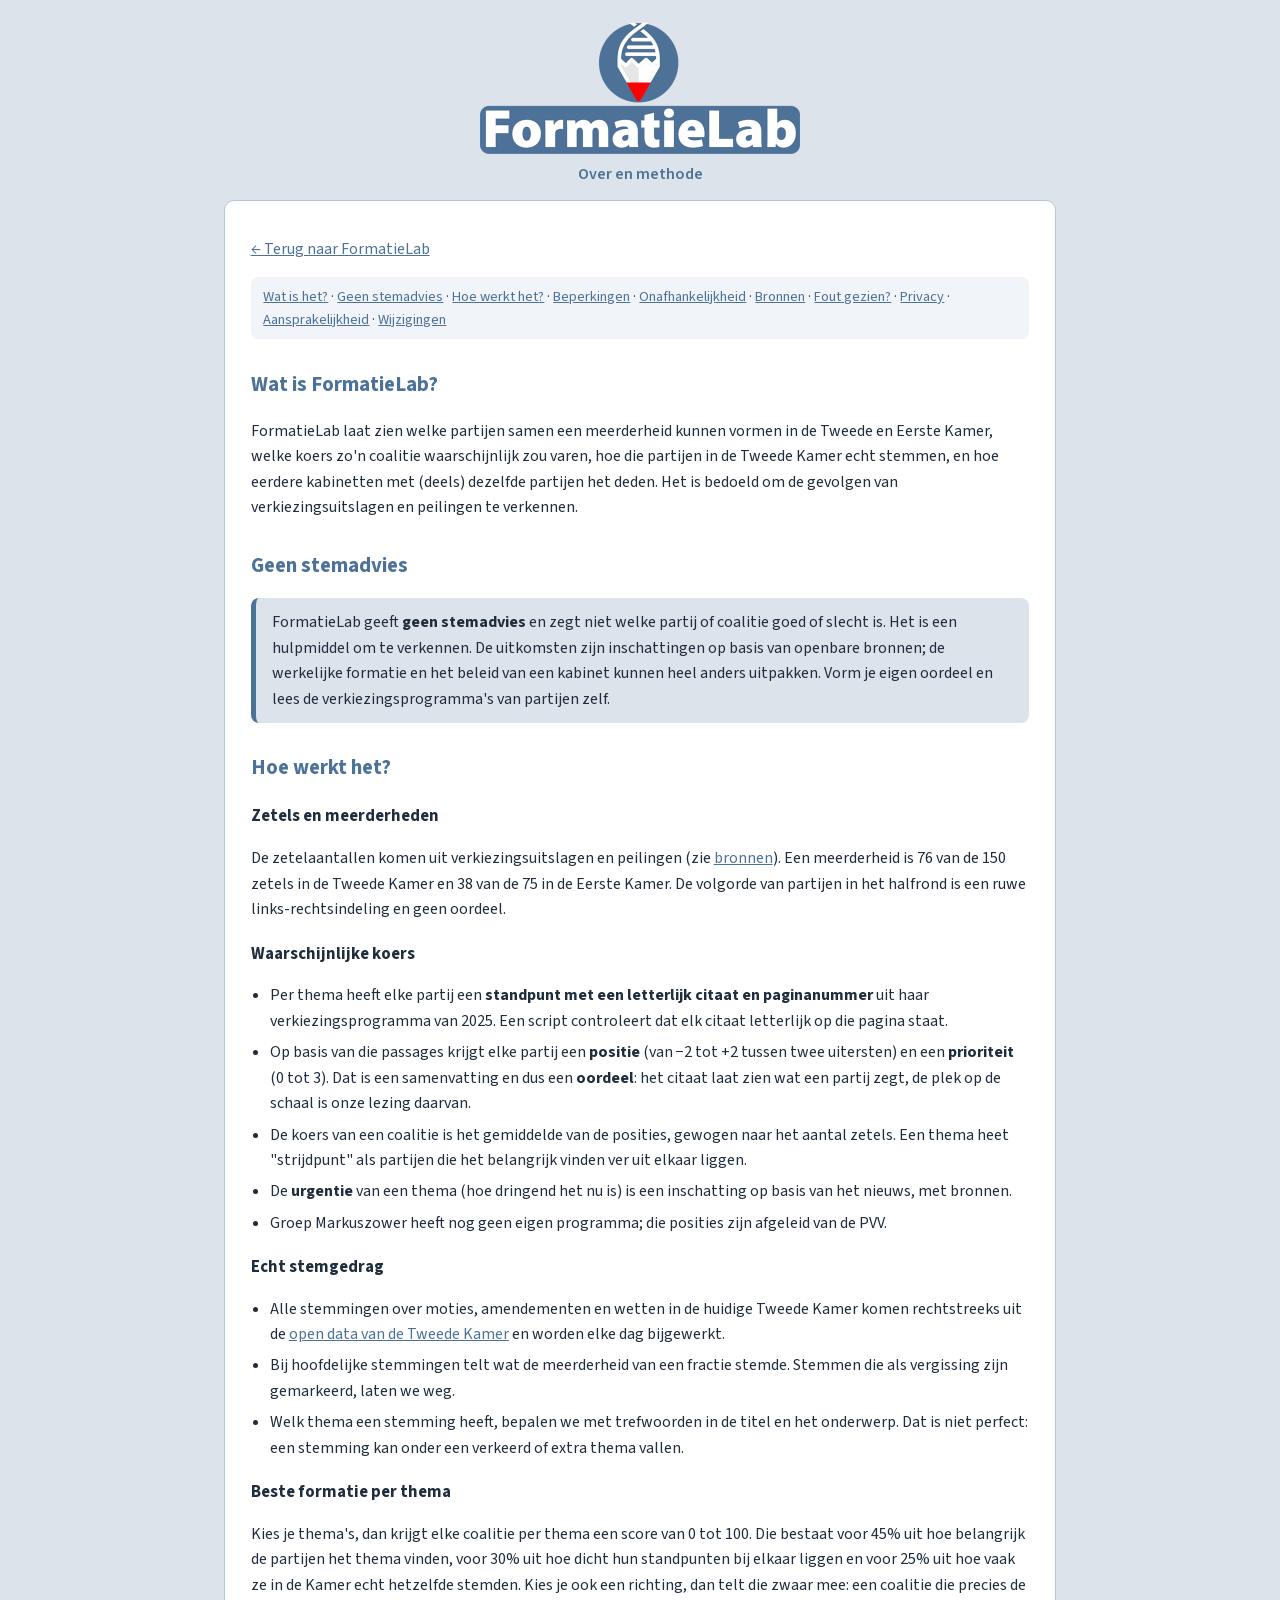
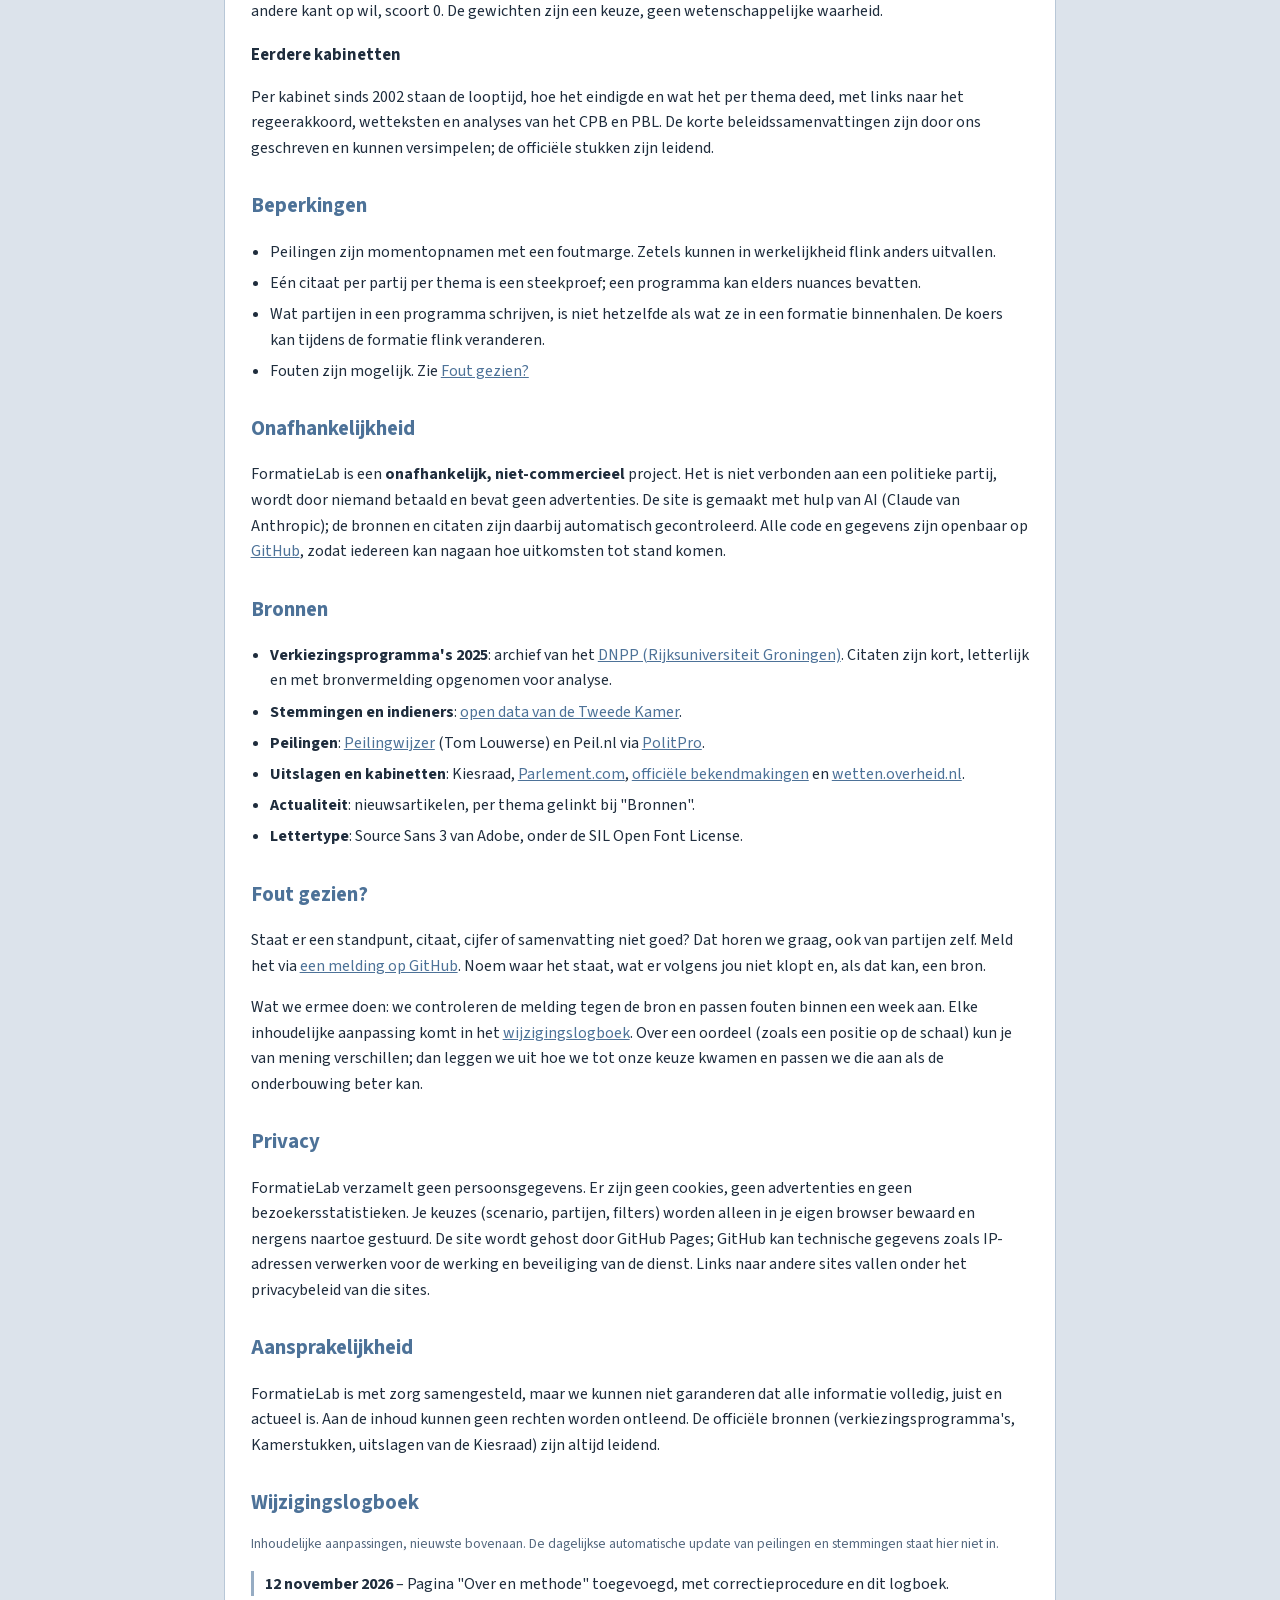
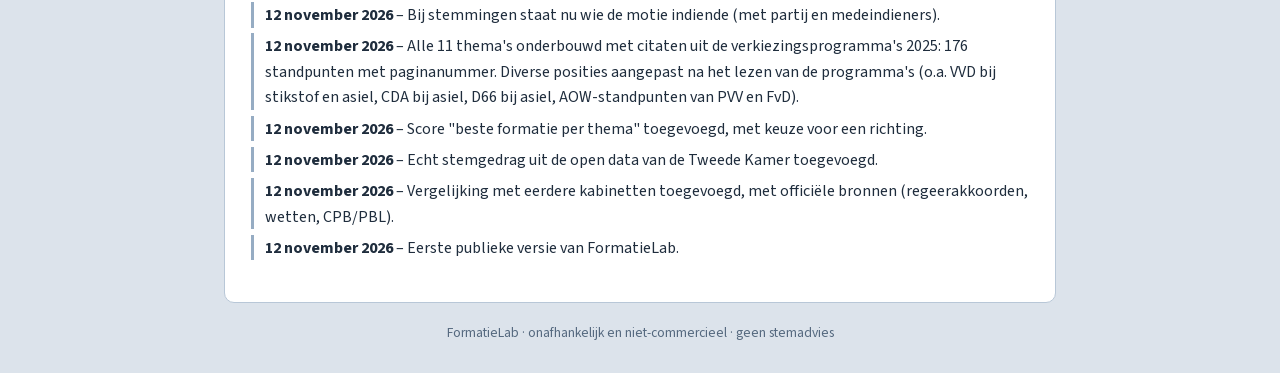
==== over.html @ c5d77e40 "Pagina Over en methode: geen stemadvies, methode, bronnen, correcties, privacy, logboek Co-Authored-" ====
<!DOCTYPE html>
<html lang="nl">
<head>
  <meta charset="utf-8">
  <meta name="viewport" content="width=device-width, initial-scale=1">
  <title>Over en methode – FormatieLab</title>
  <meta name="description" content="Hoe FormatieLab werkt: bronnen, rekenwijze, beperkingen, onafhankelijkheid en hoe je een fout meldt.">
  <link rel="icon" type="image/png" sizes="32x32" href="img/favicon-32.png">
  <link rel="apple-touch-icon" href="img/icoon-192.png">
  <link rel="stylesheet" href="style.css">
</head>
<body class="tekstpagina">
  <header class="kop">
    <h1><a href="./" title="Terug naar FormatieLab"><img src="img/logo.png" alt="FormatieLab" class="logo" width="640" height="266"></a></h1>
    <p class="sub">Over en methode</p>
  </header>

  <main class="tekst paneel">
    <p><a href="./">← Terug naar FormatieLab</a></p>

    <nav class="inhoud" aria-label="Inhoud">
      <a href="#wat">Wat is het?</a> · <a href="#stemadvies">Geen stemadvies</a> · <a href="#methode">Hoe werkt het?</a> ·
      <a href="#beperkingen">Beperkingen</a> · <a href="#onafhankelijk">Onafhankelijkheid</a> · <a href="#bronnen">Bronnen</a> ·
      <a href="#fout">Fout gezien?</a> · <a href="#privacy">Privacy</a> · <a href="#aansprakelijkheid">Aansprakelijkheid</a> ·
      <a href="#wijzigingen">Wijzigingen</a>
    </nav>

    <h2 id="wat">Wat is FormatieLab?</h2>
    <p>FormatieLab laat zien welke partijen samen een meerderheid kunnen vormen in de Tweede en Eerste Kamer, welke koers zo'n
      coalitie waarschijnlijk zou varen, hoe die partijen in de Tweede Kamer echt stemmen, en hoe eerdere kabinetten met
      (deels) dezelfde partijen het deden. Het is bedoeld om de gevolgen van verkiezingsuitslagen en peilingen te verkennen.</p>

    <h2 id="stemadvies">Geen stemadvies</h2>
    <p class="nadruk">FormatieLab geeft <strong>geen stemadvies</strong> en zegt niet welke partij of coalitie goed of slecht is.
      Het is een hulpmiddel om te verkennen. De uitkomsten zijn inschattingen op basis van openbare bronnen; de werkelijke
      formatie en het beleid van een kabinet kunnen heel anders uitpakken. Vorm je eigen oordeel en lees de
      verkiezingsprogramma's van partijen zelf.</p>

    <h2 id="methode">Hoe werkt het?</h2>
    <h3>Zetels en meerderheden</h3>
    <p>De zetelaantallen komen uit verkiezingsuitslagen en peilingen (zie <a href="#bronnen">bronnen</a>). Een meerderheid is
      76 van de 150 zetels in de Tweede Kamer en 38 van de 75 in de Eerste Kamer. De volgorde van partijen in het halfrond is
      een ruwe links-rechtsindeling en geen oordeel.</p>

    <h3>Waarschijnlijke koers</h3>
    <ul>
      <li>Per thema heeft elke partij een <strong>standpunt met een letterlijk citaat en paginanummer</strong> uit haar
        verkiezingsprogramma van 2025. Een script controleert dat elk citaat letterlijk op die pagina staat.</li>
      <li>Op basis van die passages krijgt elke partij een <strong>positie</strong> (van −2 tot +2 tussen twee uitersten) en een
        <strong>prioriteit</strong> (0 tot 3). Dat is een samenvatting en dus een <strong>oordeel</strong>: het citaat laat zien
        wat een partij zegt, de plek op de schaal is onze lezing daarvan.</li>
      <li>De koers van een coalitie is het gemiddelde van de posities, gewogen naar het aantal zetels. Een thema heet
        "strijdpunt" als partijen die het belangrijk vinden ver uit elkaar liggen.</li>
      <li>De <strong>urgentie</strong> van een thema (hoe dringend het nu is) is een inschatting op basis van het nieuws, met
        bronnen.</li>
      <li>Groep Markuszower heeft nog geen eigen programma; die posities zijn afgeleid van de PVV.</li>
    </ul>

    <h3>Echt stemgedrag</h3>
    <ul>
      <li>Alle stemmingen over moties, amendementen en wetten in de huidige Tweede Kamer komen rechtstreeks uit de
        <a href="https://opendata.tweedekamer.nl" target="_blank" rel="noopener noreferrer">open data van de Tweede Kamer</a>
        en worden elke dag bijgewerkt.</li>
      <li>Bij hoofdelijke stemmingen telt wat de meerderheid van een fractie stemde. Stemmen die als vergissing zijn
        gemarkeerd, laten we weg.</li>
      <li>Welk thema een stemming heeft, bepalen we met trefwoorden in de titel en het onderwerp. Dat is niet perfect: een
        stemming kan onder een verkeerd of extra thema vallen.</li>
    </ul>

    <h3>Beste formatie per thema</h3>
    <p>Kies je thema's, dan krijgt elke coalitie per thema een score van 0 tot 100. Die bestaat voor 45% uit hoe belangrijk
      de partijen het thema vinden, voor 30% uit hoe dicht hun standpunten bij elkaar liggen en voor 25% uit hoe vaak ze in de
      Kamer echt hetzelfde stemden. Kies je ook een richting, dan telt die zwaar mee: een coalitie die precies de andere kant
      op wil, scoort 0. De gewichten zijn een keuze, geen wetenschappelijke waarheid.</p>

    <h3>Eerdere kabinetten</h3>
    <p>Per kabinet sinds 2002 staan de looptijd, hoe het eindigde en wat het per thema deed, met links naar het
      regeerakkoord, wetteksten en analyses van het CPB en PBL. De korte beleidssamenvattingen zijn door ons geschreven en
      kunnen versimpelen; de officiële stukken zijn leidend.</p>

    <h2 id="beperkingen">Beperkingen</h2>
    <ul>
      <li>Peilingen zijn momentopnamen met een foutmarge. Zetels kunnen in werkelijkheid flink anders uitvallen.</li>
      <li>Eén citaat per partij per thema is een steekproef; een programma kan elders nuances bevatten.</li>
      <li>Wat partijen in een programma schrijven, is niet hetzelfde als wat ze in een formatie binnenhalen. De koers kan
        tijdens de formatie flink veranderen.</li>
      <li>Fouten zijn mogelijk. Zie <a href="#fout">Fout gezien?</a></li>
    </ul>

    <h2 id="onafhankelijk">Onafhankelijkheid</h2>
    <p>FormatieLab is een <strong>onafhankelijk, niet-commercieel</strong> project. Het is niet verbonden aan een politieke
      partij, wordt door niemand betaald en bevat geen advertenties. De site is gemaakt met hulp van AI (Claude van
      Anthropic); de bronnen en citaten zijn daarbij automatisch gecontroleerd. Alle code en gegevens zijn openbaar op
      <a href="https://github.com/AprotonGuy/Formatielab" target="_blank" rel="noopener noreferrer">GitHub</a>, zodat iedereen
      kan nagaan hoe uitkomsten tot stand komen.</p>

    <h2 id="bronnen">Bronnen</h2>
    <ul>
      <li><strong>Verkiezingsprogramma's 2025</strong>: archief van het
        <a href="https://www.rug.nl/research/dnpp/verkiezingen/tweede-kamer/tk-verkiezingen-2025" target="_blank" rel="noopener noreferrer">DNPP (Rijksuniversiteit Groningen)</a>.
        Citaten zijn kort, letterlijk en met bronvermelding opgenomen voor analyse.</li>
      <li><strong>Stemmingen en indieners</strong>: <a href="https://opendata.tweedekamer.nl" target="_blank" rel="noopener noreferrer">open data van de Tweede Kamer</a>.</li>
      <li><strong>Peilingen</strong>: <a href="https://peilingwijzer.tomlouwerse.nl/" target="_blank" rel="noopener noreferrer">Peilingwijzer</a>
        (Tom Louwerse) en Peil.nl via <a href="https://politpro.eu/nl/nederland" target="_blank" rel="noopener noreferrer">PolitPro</a>.</li>
      <li><strong>Uitslagen en kabinetten</strong>: Kiesraad, <a href="https://www.parlement.com" target="_blank" rel="noopener noreferrer">Parlement.com</a>,
        <a href="https://zoek.officielebekendmakingen.nl" target="_blank" rel="noopener noreferrer">officiële bekendmakingen</a> en
        <a href="https://wetten.overheid.nl" target="_blank" rel="noopener noreferrer">wetten.overheid.nl</a>.</li>
      <li><strong>Actualiteit</strong>: nieuwsartikelen, per thema gelinkt bij "Bronnen".</li>
      <li><strong>Lettertype</strong>: Source Sans 3 van Adobe, onder de SIL Open Font License.</li>
    </ul>

    <h2 id="fout">Fout gezien?</h2>
    <p>Staat er een standpunt, citaat, cijfer of samenvatting niet goed? Dat horen we graag, ook van partijen zelf. Meld het
      via <span id="contact"></span>. Noem waar het staat, wat er volgens jou niet klopt en, als dat kan, een bron.</p>
    <p>Wat we ermee doen: we controleren de melding tegen de bron en passen fouten <span id="reactietijd">zo snel mogelijk</span>
      aan. Elke inhoudelijke aanpassing komt in het <a href="#wijzigingen">wijzigingslogboek</a>. Over een oordeel (zoals een
      positie op de schaal) kun je van mening verschillen; dan leggen we uit hoe we tot onze keuze kwamen en passen we die aan
      als de onderbouwing beter kan.</p>

    <h2 id="privacy">Privacy</h2>
    <p>FormatieLab verzamelt geen persoonsgegevens. Er zijn geen cookies, geen advertenties en geen bezoekersstatistieken.
      Je keuzes (scenario, partijen, filters) worden alleen in je eigen browser bewaard en nergens naartoe gestuurd. De site
      wordt gehost door GitHub Pages; GitHub kan technische gegevens zoals IP-adressen verwerken voor de werking en
      beveiliging van de dienst. Links naar andere sites vallen onder het privacybeleid van die sites.</p>

    <h2 id="aansprakelijkheid">Aansprakelijkheid</h2>
    <p>FormatieLab is met zorg samengesteld, maar we kunnen niet garanderen dat alle informatie volledig, juist en actueel
      is. Aan de inhoud kunnen geen rechten worden ontleend. De officiële bronnen (verkiezingsprogramma's, Kamerstukken,
      uitslagen van de Kiesraad) zijn altijd leidend.</p>

    <h2 id="wijzigingen">Wijzigingslogboek</h2>
    <p class="klein">Inhoudelijke aanpassingen, nieuwste bovenaan. De dagelijkse automatische update van peilingen en stemmingen
      staat hier niet in.</p>
    <ul class="logboek" id="logboek"></ul>
  </main>

  <footer class="klein">FormatieLab · onafhankelijk en niet-commercieel · geen stemadvies</footer>

  <script src="wijzigingen.js"></script>
  <script>
    (function () {
      var c = window.CONTACT || {};
      document.getElementById('contact').innerHTML = window.contactHTML ? window.contactHTML() : '';
      if (c.reactietijd) document.getElementById('reactietijd').textContent = c.reactietijd;
      var maanden = ['januari', 'februari', 'maart', 'april', 'mei', 'juni', 'juli', 'augustus', 'september', 'oktober', 'november', 'december'];
      document.getElementById('logboek').innerHTML = (window.WIJZIGINGEN || []).map(function (w) {
        var d = w.datum.split('-');
        return '<li><strong>' + Number(d[2]) + ' ' + maanden[Number(d[1]) - 1] + ' ' + d[0] + '</strong> – ' + w.wat + '</li>';
      }).join('');
    })();
  </script>
</body>
</html>
---- style.css ----
/* Lettertype: Source Sans 3 (Adobe, SIL Open Font License 1.1, zie fonts/SourceSans3-LICENSE.md).
   Variabel font: alle gewichten van 200 t/m 900 in één bestand. */
@font-face {
  font-family: 'Source Sans 3';
  src: url('fonts/SourceSans3VF-Upright.ttf.woff2') format('woff2');
  font-weight: 200 900;
  font-style: normal;
  font-display: swap;
}
@font-face {
  font-family: 'Source Sans 3';
  src: url('fonts/SourceSans3VF-Italic.ttf.woff2') format('woff2');
  font-weight: 200 900;
  font-style: italic;
  font-display: swap;
}

:root {
  /* Kleurenpalet (van donker naar licht) */
  --blauw-1: #4D7298;
  --blauw-2: #7090AC;
  --blauw-3: #96ACC3;
  --blauw-4: #B8C7D7;
  --blauw-5: #DCE3EB;

  --achtergrond: var(--blauw-5);
  --paneel: #ffffff;
  --vlak: #f1f4f8;
  --tekst: #1f2d3d;
  --zacht: #55697f;
  --lijn: var(--blauw-4);
  --lijn-licht: #e6ecf2;
  --accent: var(--blauw-1);
  --goed: #1e7a3c;
  --fout: #b3261e;
  font-family: "Source Sans 3", system-ui, -apple-system, "Segoe UI", Roboto, sans-serif;
  color: var(--tekst);
  background: var(--achtergrond);
}

* { box-sizing: border-box; }
body { margin: 0; padding: 1rem 1.25rem 2rem; }

body > header { background: var(--blauw-1); color: #fff; border-radius: 10px; padding: .9rem 1.2rem; margin-bottom: 1rem; }
header h1 { margin: 0; font-size: 1.6rem; }
header .sub { margin: .2rem 0 0; color: var(--blauw-5); }

main {
  display: grid;
  grid-template-columns: minmax(250px, 300px) minmax(320px, 1fr) minmax(300px, 420px);
  gap: 1rem;
  align-items: start;
}
@media (max-width: 1050px) {
  main { grid-template-columns: repeat(2, minmax(0, 1fr)); }
  #paneel-kamer { grid-column: 1 / -1; order: -1; }
}
@media (max-width: 680px) {
  main { grid-template-columns: minmax(0, 1fr); }
}

.paneel {
  background: var(--paneel);
  border: 1px solid var(--lijn);
  border-radius: 10px;
  padding: 1rem;
}
.paneel h2 { margin: 0 0 .6rem; font-size: 1.1rem; color: var(--blauw-1); }

.regel { display: flex; gap: .5rem; align-items: center; margin-bottom: .6rem; }
.regel select { flex: 1; min-width: 0; }
select, input[type=number], button { font: inherit; }

.klein { font-size: .85rem; color: var(--zacht); }
.waarschuwing { color: var(--fout); font-weight: 600; }

/* Partijtabel */
#partijen { width: 100%; border-collapse: collapse; font-size: .92rem; }
#partijen th { text-align: left; font-weight: 600; color: var(--zacht); font-size: .8rem; padding: .2rem .25rem; }
#partijen td { padding: .18rem .25rem; border-top: 1px solid var(--lijn); }
#partijen td:nth-child(n+2), #partijen th:nth-child(n+2) { text-align: center; }
#partijen input[type=number] { width: 3.6rem; padding: .1rem .2rem; text-align: right; }
#partijen tr.uitgesloten .naam { text-decoration: line-through; color: var(--zacht); }
#partijen tr.gekozen { background: var(--blauw-5); }
.stip { display: inline-block; width: .75rem; height: .75rem; border-radius: 50%; margin-right: .4rem; vertical-align: -1px; }
.sluit {
  border: 1px solid var(--lijn); background: #fff; border-radius: 4px;
  width: 1.6rem; height: 1.6rem; cursor: pointer; color: var(--zacht); padding: 0;
}
.sluit[aria-pressed=true] { background: var(--fout); color: #fff; border-color: var(--fout); }

button.link { background: none; border: none; color: var(--accent); padding: 0; cursor: pointer; text-decoration: underline; font-size: .85rem; }

/* Halfrond */
.halfrond { width: 100%; height: auto; display: block; }
.halfrond .zetel { transition: opacity .15s; }
.halfrond .gedimd { opacity: .18; }
.halfrond .uit { opacity: .07; }
.halfrond .midden-getal { font-size: .2px; font-weight: 700; text-anchor: middle; fill: var(--tekst); }
.halfrond .midden-label { font-size: .065px; text-anchor: middle; fill: var(--zacht); }

#samenvatting { margin: .6rem 0; min-height: 3.2rem; }
#samenvatting .status { font-size: 1.05rem; margin: 0 0 .35rem; }
#samenvatting .ok { color: var(--goed); font-weight: 700; }
#samenvatting .nee { color: var(--fout); font-weight: 700; }
#wis { padding: .3rem .8rem; border-radius: 6px; border: 1px solid var(--lijn); background: #fff; cursor: pointer; }

/* Chips */
.chips { display: flex; flex-wrap: wrap; gap: .25rem; }
.chip {
  display: inline-block; padding: .08rem .45rem; border-radius: 999px;
  color: #fff; font-size: .8rem; font-weight: 600; white-space: nowrap;
}

/* Coalitielijst */
.filters { display: flex; flex-wrap: wrap; gap: .4rem 1rem; font-size: .88rem; margin-bottom: .4rem; }
.filters label { display: flex; align-items: center; gap: .3rem; }
.uitleg { display: inline-block; width: 1rem; height: 1rem; line-height: 1rem; text-align: center; border-radius: 50%; background: var(--lijn); font-size: .7rem; cursor: help; }

#coalities { list-style: none; padding: 0; margin: 0; max-height: 70vh; overflow-y: auto; }
#coalities li + li { margin-top: .35rem; }
.coalitie {
  width: 100%; text-align: left; display: flex; justify-content: space-between; align-items: center; gap: .5rem;
  border: 1px solid var(--lijn); background: #fff; border-radius: 8px; padding: .45rem .55rem; cursor: pointer;
}
.coalitie:hover { border-color: var(--accent); }
.coalitie.actief { border-color: var(--accent); background: var(--blauw-5); }
.coalitie .cijfers { text-align: right; white-space: nowrap; font-size: .85rem; }
.coalitie .cijfers strong { font-size: 1.05rem; }

.coalitie .ek-ok { color: var(--goed); }
.coalitie .ek-nee { color: var(--fout); }

/* Eerste Kamer */
.ek-titel { margin: 1.1rem 0 .3rem; font-size: 1rem; border-top: 1px solid var(--lijn); padding-top: .8rem; }
#halfrond-ek { width: 70%; height: auto; display: block; margin: 0 auto; }
#samenvatting .ek-regel { margin: .35rem 0 0; font-size: .92rem; }
#samenvatting .ek-regel .ok, #samenvatting .ek-regel .nee { font-weight: 600; }

footer { margin-top: 1.25rem; }

/* Bron en marge */
#scenario-bron { margin: -.3rem 0 .5rem; }
.zetelcel { white-space: nowrap; }
.marge { display: block; font-size: .7rem; color: var(--zacht); line-height: 1.1; }

/* Analyse: wat gaat de coalitie doen? */
#paneel-analyse { margin-top: 1rem; }
.overzicht { display: grid; grid-template-columns: repeat(auto-fit, minmax(220px, 1fr)); gap: .75rem; margin-bottom: 1rem; }
.overzicht-blok { background: var(--vlak); border: 1px solid var(--lijn); border-radius: 8px; padding: .6rem .8rem; }
.overzicht-blok h3 { margin: 0 0 .35rem; font-size: .95rem; }
.overzicht-blok ul { margin: 0; padding-left: 1.1rem; font-size: .9rem; }
.overzicht-blok li + li { margin-top: .2rem; }

.rij-knoppen { display: flex; flex-wrap: wrap; align-items: center; gap: .3rem 1rem; margin-bottom: .5rem; }
.rij-knoppen .klein { margin-right: auto; }
.thema-lijst { display: flex; flex-direction: column; gap: .5rem; }
.thema-rij { border: 1px solid var(--lijn); border-left: 5px solid var(--blauw-3); border-radius: 8px; background: #fff; }
.thema-rij > summary { list-style: none; cursor: pointer; display: flex; flex-wrap: wrap; align-items: center; gap: .4rem .6rem; padding: .6rem .85rem; }
.thema-rij > summary::-webkit-details-marker { display: none; }
.thema-rij > summary:hover { background: var(--vlak); border-radius: 0 8px 8px 0; }
.thema-rij .pijl { display: inline-block; width: 1em; color: var(--zacht); transition: transform .15s; }
.thema-rij[open] .pijl { transform: rotate(90deg); }
.rij-naam { font-weight: 700; font-size: 1.02rem; }
.rij-richting { color: var(--zacht); font-size: .9rem; }
.thema-rij > summary .as.compact { margin: 0 0 0 auto; width: 180px; flex: none; }
.thema-rij[open] > summary .as.compact { visibility: hidden; }
.rij-inhoud { display: grid; grid-template-columns: minmax(0, 3fr) minmax(0, 2fr); gap: 1rem 1.5rem; padding: 0 .85rem .3rem 2.3rem; }
.rij-inhoud p, .thema-rij p { margin: .4rem 0; }
.thema-rij .richting { font-weight: 600; }
.meters { display: grid; gap: .45rem; margin: .5rem 0 .7rem; }
.meter-kop { display: flex; justify-content: space-between; font-size: .85rem; }
.meter-balk { height: 6px; background: var(--blauw-5); border-radius: 3px; overflow: hidden; margin-top: .15rem; }
.meter-balk span { display: block; height: 100%; background: var(--blauw-2); }
.buiten { font-size: .9rem; }
.standpunt-tabel { width: calc(100% - 3.15rem); margin: .3rem .85rem .3rem 2.3rem; border-collapse: collapse; font-size: .9rem; }
.standpunt-tabel th { text-align: left; font-size: .78rem; color: var(--zacht); font-weight: 600; border-bottom: 1px solid var(--lijn); padding: .25rem .4rem; }
.standpunt-tabel td { border-bottom: 1px solid var(--lijn-licht); padding: .3rem .4rem; vertical-align: top; }
.standpunt-tabel .getal { text-align: right; }
.prio { letter-spacing: .1em; color: var(--accent); white-space: nowrap; }
.actualiteit { font-size: .88rem; margin: .4rem .85rem .8rem 2.3rem !important; padding: .4rem .6rem; background: var(--vlak); border-radius: 6px; }
.bronnen { margin: 0 .85rem .8rem 2.3rem; border: 1px solid var(--lijn); border-radius: 6px; background: var(--vlak); font-size: .88rem; }
.bronnen > summary { cursor: pointer; padding: .4rem .6rem; color: var(--accent); font-weight: 600; }
.bronnen-inhoud { display: grid; grid-template-columns: repeat(auto-fit, minmax(240px, 1fr)); gap: .5rem 1.2rem; padding: 0 .6rem; }
.bronnen h4 { margin: .3rem 0 .25rem; font-size: .85rem; }
.bronnen ul { margin: 0; padding-left: 1.1rem; }
.bronnen li + li { margin-top: .2rem; }
.bronnen .verantwoording { margin: .5rem .6rem .6rem !important; }
@media (max-width: 760px) {
  .bronnen { margin-left: .85rem; }
  .rij-inhoud { grid-template-columns: 1fr; padding-left: .85rem; }
  .standpunt-tabel { width: calc(100% - 1.7rem); margin-left: .85rem; }
  .actualiteit { margin-left: .85rem !important; }
  .thema-rij > summary .as.compact { width: 100%; margin-left: 0; }
}

.badge { display: inline-block; padding: .05rem .5rem; border-radius: 999px; font-size: .75rem; font-weight: 600; background: var(--blauw-5); color: var(--tekst); }
.soort-speerpunt { border-left-color: #1e7a3c; }  .soort-speerpunt .soort, .badge.soort-speerpunt { background: #dcf1e2; color: #1e7a3c; }
.soort-compromis { border-left-color: #c98a00; }  .soort-compromis .soort, .badge.soort-compromis { background: #fbefd2; color: #8a5d00; }
.soort-strijd    { border-left-color: #b3261e; }  .soort-strijd .soort, .badge.soort-strijd { background: #f8dcda; color: #b3261e; }
.soort-midden    { border-left-color: var(--blauw-2); }  .soort-midden .soort, .badge.soort-midden { background: var(--blauw-5); color: var(--blauw-1); }
.soort-weinig    { border-left-color: var(--blauw-4); }  .soort-weinig .soort, .badge.soort-weinig { background: #efefef; color: #666; }
.badge.soort-mini { font-size: .7rem; padding: 0 .4rem; }
.badge.urgent-2 { background: #ffe8cc; color: #9a4a00; }
.badge.urgent-3 { background: #b3261e; color: #fff; }
.urgent-oordeel { font-size: .88rem; background: #fff6ea; border-radius: 6px; padding: .3rem .5rem; }

.as { margin: .5rem 0 .2rem; }
.as-balk { position: relative; background: linear-gradient(90deg, var(--blauw-5), #f3f6f9 50%, var(--blauw-5)); border-radius: 6px; margin: 0 7px; }
.as-midden { position: absolute; left: 50%; top: 0; bottom: 0; border-left: 1px dashed var(--blauw-3); }
.as-stip { position: absolute; width: 14px; height: 14px; margin-left: -7px; border-radius: 50%; border: 2px solid #fff; box-shadow: 0 0 0 1px rgba(0,0,0,.15); cursor: help; }
.as-stip.zwak { opacity: .45; }
.as-koers { position: absolute; top: -4px; bottom: -4px; width: 3px; margin-left: -1.5px; background: var(--tekst); border-radius: 2px; }
.as-labels { display: flex; justify-content: space-between; gap: .5rem; font-size: .72rem; color: var(--zacht); margin-top: .2rem; }
.as-labels span:last-child { text-align: right; }

/* Palet: knoppen, invoer en focus */
#wis, .sluit, .coalitie { background: var(--paneel); }
#wis:hover { background: var(--blauw-5); border-color: var(--blauw-3); }
select, input[type=number] { border: 1px solid var(--blauw-4); border-radius: 4px; background: #fff; color: var(--tekst); }
input[type=checkbox] { accent-color: var(--blauw-1); }
a { color: var(--blauw-1); }
a:visited { color: #5d5f8f; }
.uitleg { background: var(--blauw-4); color: var(--tekst); }
.prio { color: var(--blauw-1); }
.thema-rij[open] > summary { border-bottom: 1px solid var(--lijn-licht); margin-bottom: .4rem; }

/* Eerdere kabinetten */
#paneel-historie { margin-top: 1rem; }
.hist-samenvatting { background: var(--blauw-5); border-radius: 8px; padding: .6rem .8rem; margin: .4rem 0 .6rem; }
.hist-rij { border: 1px solid var(--lijn); border-left: 5px solid var(--blauw-3); border-radius: 8px; background: #fff; }
.hist-rij.exact { border-left-color: var(--blauw-1); }
.hist-rij > summary { list-style: none; cursor: pointer; display: flex; flex-wrap: wrap; align-items: center; gap: .4rem .6rem; padding: .6rem .85rem; }
.hist-rij > summary::-webkit-details-marker { display: none; }
.hist-rij > summary:hover { background: var(--vlak); border-radius: 0 8px 8px 0; }
.hist-rij .pijl { display: inline-block; width: 1em; color: var(--zacht); transition: transform .15s; }
.hist-rij[open] > summary .pijl { transform: rotate(90deg); }
.hist-rij > summary .chips { display: inline-flex; }
.hist-inhoud { padding: 0 0 .2rem; }
.hist-feiten { margin: .2rem .85rem .5rem 2.3rem; padding-left: 1rem; font-size: .92rem; }
.hist-feiten li + li { margin-top: .2rem; }
.hist-tabel td:first-child { white-space: nowrap; }
.bronnen-lijst { margin: 0 .6rem; padding-left: 1.1rem; }
.badge.hist-exact { background: var(--blauw-1); color: #fff; }
.badge.hist-overlap { background: var(--blauw-5); color: var(--blauw-1); }
.badge.hist-gevallen { background: #f8dcda; color: #b3261e; }
.badge.hist-vol { background: #dcf1e2; color: #1e7a3c; }
.badge.hist-zittend { background: var(--blauw-4); color: var(--tekst); }
@media (max-width: 760px) {
  .hist-feiten { margin-left: .85rem; }
  .hist-tabel td:first-child { white-space: normal; }
}
.hist-rij.anders > summary { opacity: .65; }

/* Eerdere kabinetten: uitklapbare thema's */
.hist-kop, .hist-thema > summary { display: grid; grid-template-columns: 1.2em minmax(140px, 1fr) minmax(0, 2.2fr) minmax(0, 1.6fr); gap: .3rem .8rem; align-items: start; }
.hist-kop { margin: .3rem .85rem 0 2.3rem; padding: 0 .4rem .25rem; font-size: .78rem; color: var(--zacht); font-weight: 600; border-bottom: 1px solid var(--lijn); }
.hist-kop span:first-child { grid-column: 2; }
.hist-themas { margin: 0 .85rem .4rem 2.3rem; }
.hist-thema { border-bottom: 1px solid var(--lijn-licht); }
.hist-thema > summary { list-style: none; cursor: pointer; padding: .4rem; font-size: .92rem; }
.hist-thema > summary::-webkit-details-marker { display: none; }
.hist-thema > summary:hover { background: var(--vlak); }
.hist-thema .pijl { display: inline-block; color: var(--zacht); transition: transform .15s; }
.hist-thema[open] > summary .pijl { transform: rotate(90deg); }
.hist-thema[open] > summary { background: var(--vlak); }
.ht-inhoud { display: grid; grid-template-columns: repeat(auto-fit, minmax(240px, 1fr)); gap: .4rem 1.2rem; padding: .3rem .4rem .7rem 2rem; font-size: .9rem; background: var(--vlak); }
.ht-inhoud h4 { margin: .3rem 0 .2rem; font-size: .82rem; color: var(--blauw-1); }
.ht-inhoud p { margin: .2rem 0; }
.ht-inhoud ul { margin: 0; padding-left: 1.1rem; }
.ht-inhoud li + li { margin-top: .15rem; }
.hist-verantwoording { margin: .2rem .85rem .7rem 2.3rem !important; }
@media (max-width: 760px) {
  .hist-kop { display: none; }
  .hist-themas { margin-left: .85rem; }
  .hist-thema > summary { grid-template-columns: 1.2em minmax(0, 1fr); }
  .hist-thema > summary .ht-toen, .hist-thema > summary .ht-nu { grid-column: 2; }
  .ht-inhoud { padding-left: .6rem; }
}

/* Inklapbare secties */
details.sectie > summary { list-style: none; cursor: pointer; display: flex; align-items: center; gap: .6rem; }
details.sectie > summary::-webkit-details-marker { display: none; }
details.sectie > summary h2 { margin: 0; display: inline; }
details.sectie > summary::before { content: '▸'; color: var(--blauw-1); font-size: 1.1rem; transition: transform .15s; display: inline-block; }
details.sectie[open] > summary::before { transform: rotate(90deg); }
details.sectie > summary .sectie-hint::after { content: 'klik om uit te klappen'; font-size: .8rem; color: var(--zacht); }
details.sectie[open] > summary .sectie-hint::after { content: 'klik om in te klappen'; }
details.sectie[open] > summary { margin-bottom: .6rem; }
details.sectie > summary:hover h2 { text-decoration: underline; }

/* Echt stemgedrag */
#paneel-stemgedrag { margin-top: 1rem; }
.sg-overzicht { display: grid; grid-template-columns: repeat(auto-fit, minmax(280px, 1fr)); gap: .75rem; margin-bottom: 1rem; }
.sg-paren { list-style: none; padding: 0; margin: 0; }
.sg-paren li { display: flex; align-items: center; gap: .35rem; flex-wrap: wrap; }
.sg-paren li + li { margin-top: .3rem; }
.sg-balk { display: inline-block; width: 90px; height: 7px; background: var(--blauw-5); border-radius: 4px; overflow: hidden; vertical-align: middle; }
.sg-balk > span { display: block; height: 100%; background: var(--blauw-2); }
.sg-balk > .sg-hoog { background: #1e7a3c; }
.sg-balk > .sg-midden { background: #c98a00; }
.sg-balk > .sg-laag { background: #b3261e; }
.sg-voorbeelden ul { padding-left: 1rem; }
.sg-voorbeelden li + li { margin-top: .5rem; }
.sg-voor { color: #1e7a3c; font-size: .85rem; }
.sg-tegen { color: #b3261e; font-size: .85rem; margin-left: .5rem; }
.sg-inhoud { grid-template-columns: minmax(220px, 1fr) minmax(0, 2fr); }
@media (max-width: 760px) { .sg-inhoud { grid-template-columns: 1fr; } }

/* Actualiteit van de gegevens (in de kop) */
header .actueel { margin: .45rem 0 0; font-size: .8rem; color: var(--blauw-5); }
header .actueel span.oud { text-decoration: underline wavy #ffd58a; }
header .actueel .oud-melding { display: inline-block; margin-left: .4rem; background: #fff3d6; color: #8a5d00; padding: .05rem .45rem; border-radius: 999px; }

/* Tabbladen onder de kamer: koers / stemgedrag / eerdere kabinetten */
.tabs { margin-top: 1rem; }
.tabbalk { display: flex; flex-wrap: wrap; gap: .35rem; align-items: flex-end; padding: .4rem .4rem 0; background: var(--blauw-2); border-radius: 12px 12px 0 0; }
.tab {
  font: inherit; font-weight: 700; font-size: 1.05rem; cursor: pointer;
  border: none; border-radius: 10px 10px 0 0; padding: .6rem 1.1rem;
  background: var(--blauw-4); color: #fff; display: flex; align-items: center; gap: .5rem;
}
.tab::before { content: '▼'; font-size: .8rem; opacity: .9; }
.tab:hover { background: var(--blauw-3); }
.tab.actief { background: var(--blauw-1); color: #fff; font-size: 1.15rem; padding: .75rem 1.3rem; }
.tab.actief::before { content: none; }
.tab:focus-visible { outline: 3px solid #fff; outline-offset: -3px; }
.tabpaneel { background: var(--paneel); border: 3px solid var(--blauw-1); border-top: 6px solid var(--blauw-1); border-radius: 0 0 12px 12px; padding: 1rem; }
.tabs.ingeklapt .tabbalk { border-radius: 12px; padding-bottom: .4rem; }
.tabs.ingeklapt .tab { border-radius: 10px; }
#paneel-analyse, #paneel-stemgedrag, #paneel-historie { margin-top: 0; }
@media (max-width: 760px) {
  .tab, .tab.actief { font-size: .95rem; padding: .5rem .8rem; flex: 1 1 100%; border-radius: 8px; }
  .tabbalk { padding-bottom: .4rem; }
}

/* Pijltje onder de geselecteerde tab (als een tekstballon), wijst naar de inhoud */
.tab.actief { position: relative; z-index: 2; }
.tab.actief::after {
  content: ''; position: absolute; left: 1.1rem; top: 100%;
  border-left: 14px solid transparent; border-right: 14px solid transparent;
  border-top: 24px solid var(--blauw-1);
}
.tabs.ingeklapt .tab::after { content: none; }
@media (max-width: 760px) { .tab.actief::after { top: 100%; border-top-width: 12px; border-left-width: 8px; border-right-width: 8px; } }

/* Beste formatie per thema */
.themakeuze { margin: .2rem 0 .5rem; }
.themaknoppen { display: flex; flex-wrap: wrap; gap: .3rem; margin-top: .25rem; }
.themaknop { font: inherit; font-size: .8rem; padding: .15rem .55rem; border-radius: 999px; border: 1px solid var(--blauw-3); background: #fff; color: var(--tekst); cursor: pointer; }
.themaknop:hover:not([disabled]) { background: var(--blauw-5); }
.themaknop.aan { background: var(--blauw-1); border-color: var(--blauw-1); color: #fff; font-weight: 600; }
.themaknop[disabled] { opacity: .45; cursor: not-allowed; }
.coalitie { flex-wrap: wrap; }
.themascores { flex-basis: 100%; display: flex; flex-wrap: wrap; gap: .25rem; margin-top: .3rem; }
.themascore { font-size: .75rem; padding: .05rem .45rem; border-radius: 999px; cursor: help; }
.themascore.score-hoog { background: #dcf1e2; color: #1e7a3c; }
.themascore.score-midden { background: #fbefd2; color: #8a5d00; }
.themascore.score-laag { background: #f8dcda; color: #b3261e; }

/* Richting per gekozen thema */
.richtingen { display: grid; gap: .3rem; margin-top: .4rem; }
.richtingrij { display: flex; flex-wrap: wrap; align-items: center; gap: .25rem; font-size: .8rem; }
.richting-naam { font-weight: 600; margin-right: .2rem; }
.richtingknop { font: inherit; font-size: .75rem; padding: .1rem .5rem; border-radius: 6px; border: 1px solid var(--blauw-4); background: #fff; color: var(--tekst); cursor: pointer; }
.richtingknop:hover { background: var(--blauw-5); }
.richtingknop.aan { background: var(--blauw-2); border-color: var(--blauw-2); color: #fff; font-weight: 600; }

/* Onderbouwing met citaten uit verkiezingsprogramma's */
.citaat { display: block; margin-top: .2rem; font-size: .8rem; font-style: italic; color: var(--zacht); }
.citaat a { font-style: normal; white-space: nowrap; }
.badge.bron-ok { background: #dcf1e2; color: #1e7a3c; }
.badge.bron-nee { background: #efefef; color: #777; font-weight: 500; }

/* Indiener van een motie */
.sg-indiener { font-size: .95rem; margin-right: .4rem; }
.sg-indiener .mede { font-weight: 400; font-size: .8rem; color: var(--zacht); }
.sg-voorbeelden li { padding: .35rem 0; }

/* Kop met logo en menu (vervangt de blauwe balk) */
body > header.kop { position: relative; background: none; color: var(--tekst); text-align: center; padding: .4rem 3.5rem .2rem; margin-bottom: .8rem; }
header.kop h1 { margin: 0; line-height: 0; }
header.kop .logo { width: min(320px, 70vw); height: auto; }
header.kop .sub { margin: .45rem auto 0; max-width: 46rem; color: var(--blauw-1); font-weight: 600; font-size: 1rem; }

.menuknop {
  position: absolute; left: 0; top: .4rem; width: 52px; height: 52px; border-radius: 50%;
  border: none; background: var(--blauw-1); cursor: pointer; display: flex; flex-direction: column;
  align-items: center; justify-content: center; gap: 6px; box-shadow: 0 2px 6px rgba(31, 45, 61, .2);
}
.menuknop span { display: block; width: 24px; height: 3px; border-radius: 2px; background: #fff; transition: transform .2s, opacity .2s; }
.menuknop.open span:nth-child(1) { transform: translateY(9px) rotate(45deg); }
.menuknop.open span:nth-child(2) { opacity: 0; }
.menuknop.open span:nth-child(3) { transform: translateY(-9px) rotate(-45deg); }
.menuknop.let-op::after { content: ''; position: absolute; top: 4px; right: 4px; width: 11px; height: 11px; border-radius: 50%; background: #f0a500; border: 2px solid #fff; }
.menuknop:focus-visible { outline: 3px solid var(--blauw-2); outline-offset: 2px; }

.menu {
  position: absolute; z-index: 20; left: 1.25rem; top: 4.4rem; width: min(360px, calc(100vw - 2.5rem));
  background: var(--blauw-1); color: #fff; border-radius: 14px; padding: 1rem 1.1rem; box-shadow: 0 8px 24px rgba(31, 45, 61, .3);
}
.menu h2 { margin: 0 0 .6rem; font-size: 1.05rem; }
.menu .klein { color: var(--blauw-5); }
.bronlijst { list-style: none; margin: 0; padding: 0; display: grid; gap: .45rem; }
.bronlijst li { display: grid; grid-template-columns: 1fr auto; gap: 0 .6rem; }
.bronlijst li span { font-weight: 600; }
.bronlijst li small { grid-column: 1 / -1; color: var(--blauw-5); font-size: .78rem; }
.bronlijst li.oud strong { color: #ffd58a; }
.menu .oud-melding { margin: .7rem 0 0; background: #fff3d6; color: #8a5d00; border-radius: 999px; padding: .3rem .8rem; font-weight: 600; font-size: .85rem; }
.ververs { margin-top: .8rem; width: 100%; font: inherit; font-weight: 700; border: none; border-radius: 999px; padding: .5rem 1rem; background: #fff; color: var(--blauw-1); cursor: pointer; }
.ververs:hover:not([disabled]) { background: var(--blauw-5); }
.ververs[disabled] { opacity: .6; cursor: wait; }
#ververs-status { min-height: 1.2em; margin: .5rem 0; color: #fff; }
@media (max-width: 680px) {
  body > header.kop { padding: .2rem 3rem 0; }
  header.kop .logo { width: min(220px, 60vw); }
  header.kop .sub { font-size: .88rem; }
  .menuknop { width: 44px; height: 44px; }
  .menu { left: .6rem; top: 3.6rem; }
}

/* Tekstpagina (Over en methode) */
.tekstpagina main.tekst { display: block; max-width: 52rem; margin: 0 auto; padding: 1.2rem 1.6rem 1.6rem; line-height: 1.6; }
.tekst h2 { color: var(--blauw-1); margin: 1.8rem 0 .5rem; font-size: 1.3rem; scroll-margin-top: 1rem; }
.tekst h3 { margin: 1.1rem 0 .3rem; font-size: 1.05rem; }
.tekst ul { padding-left: 1.2rem; }
.tekst li + li { margin-top: .35rem; }
.tekst .nadruk { background: var(--blauw-5); border-left: 5px solid var(--blauw-1); border-radius: 8px; padding: .7rem 1rem; }
.tekst .inhoud { font-size: .9rem; background: var(--vlak); border-radius: 8px; padding: .5rem .8rem; }
.logboek { list-style: none; padding-left: 0 !important; }
.logboek li { border-left: 3px solid var(--blauw-3); padding-left: .7rem; }
.tekstpagina footer, body > footer { text-align: center; color: var(--zacht); }

/* Links in het menu */
.menu-links { list-style: none; margin: 1rem 0 0; padding: .8rem 0 0; border-top: 1px solid rgba(255,255,255,.25); display: grid; gap: .35rem; }
.menu-links a { color: #fff; font-weight: 600; text-decoration: none; }
.menu-links a:hover { text-decoration: underline; }
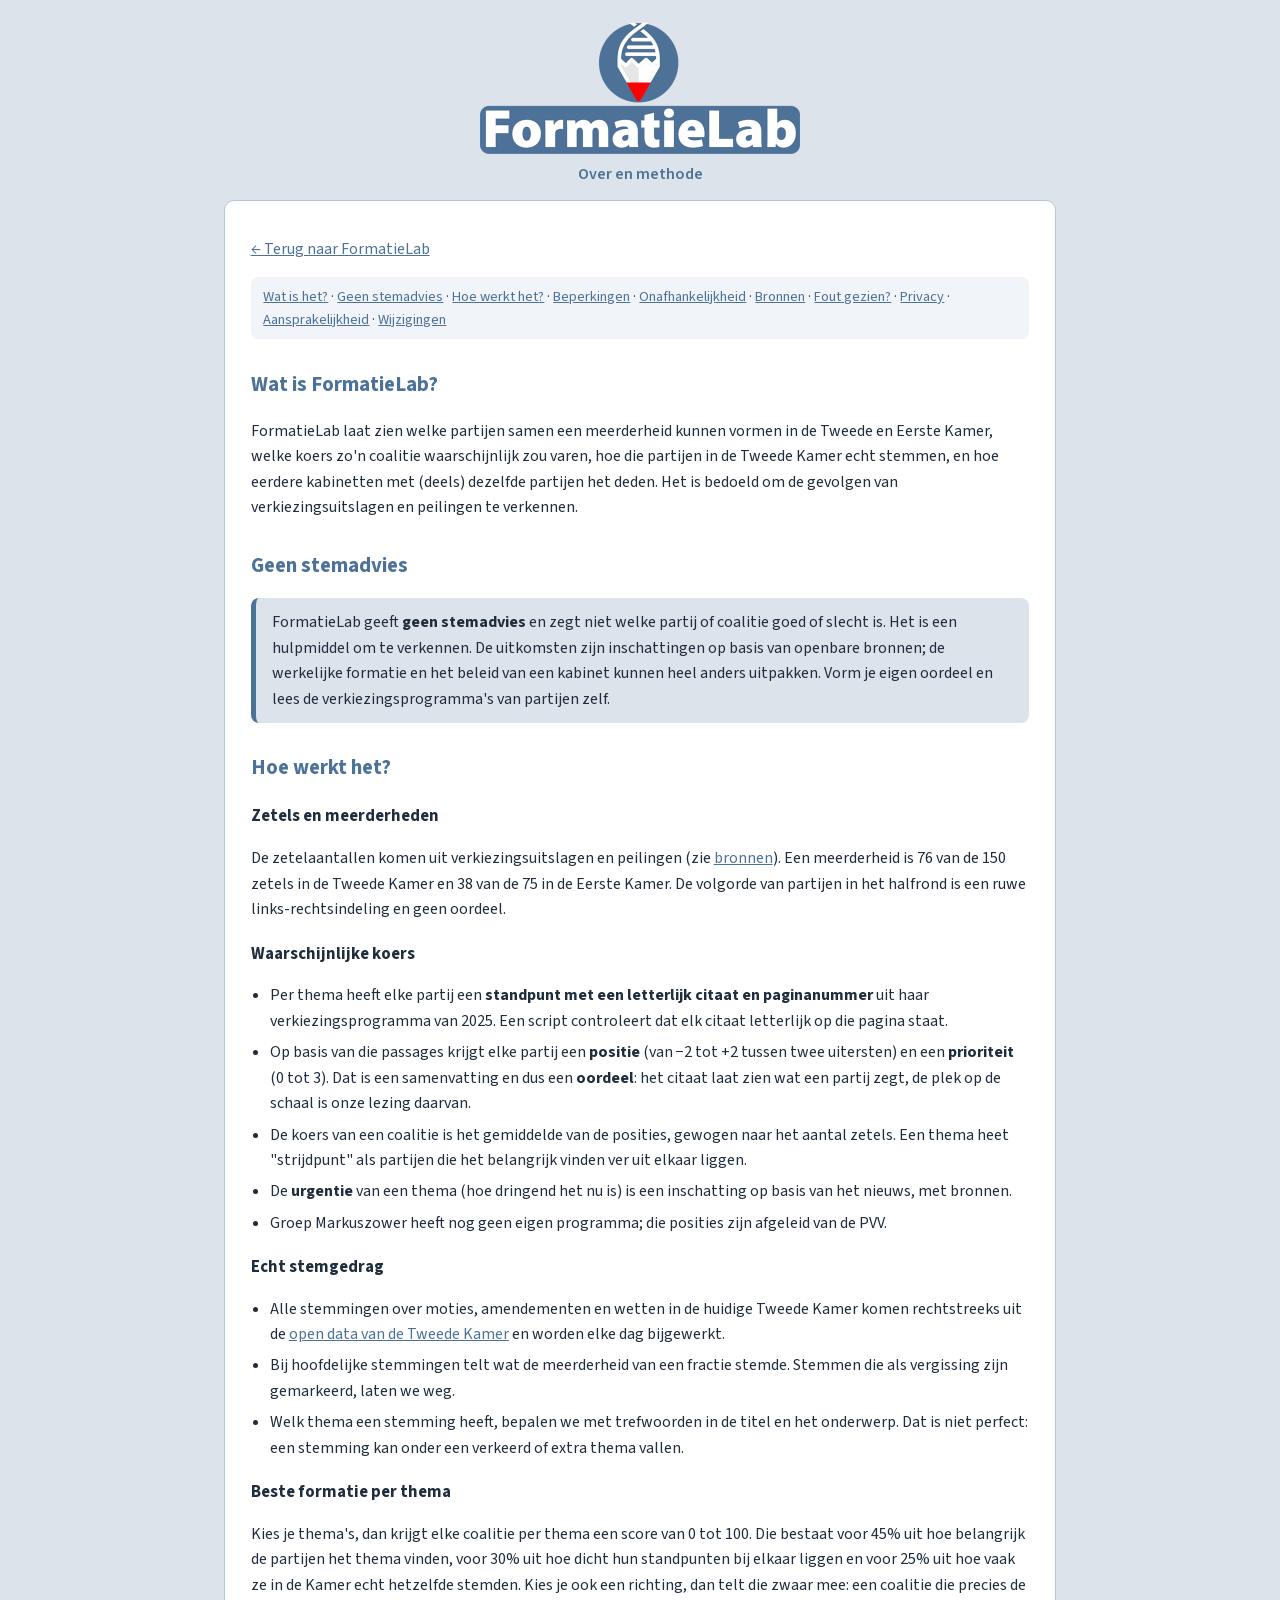
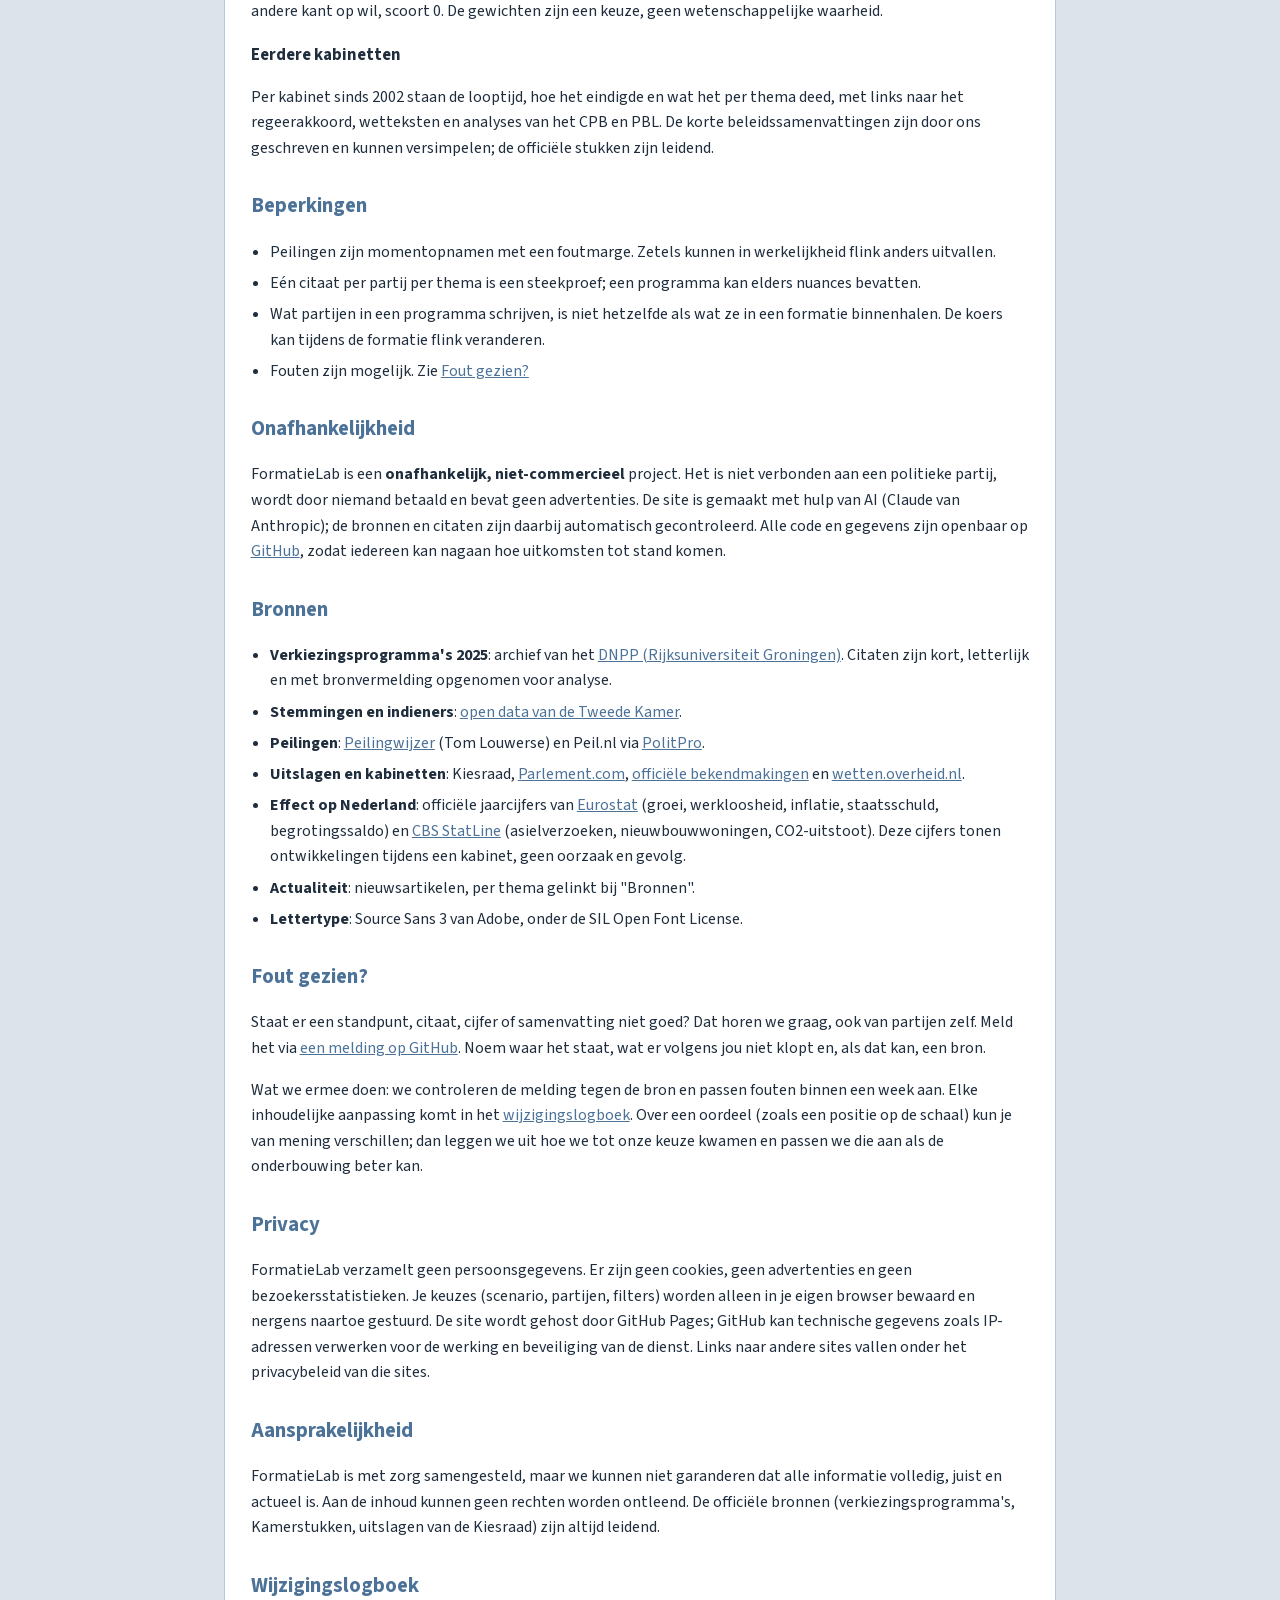
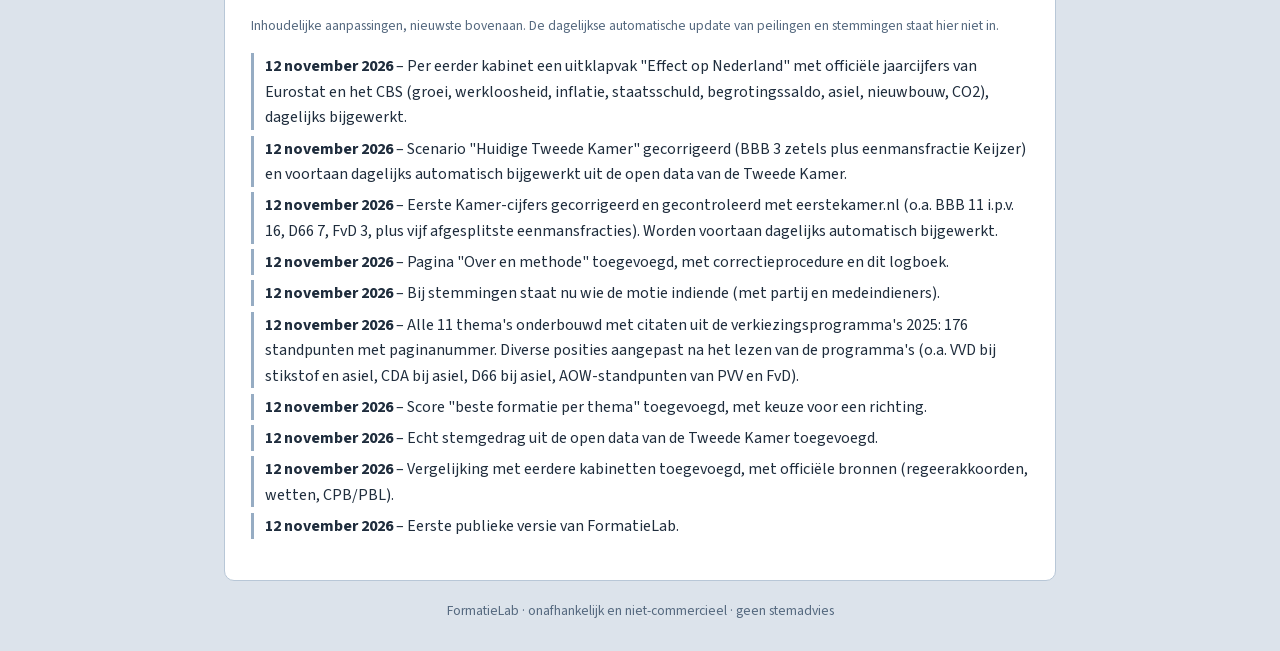
==== commit 0a299655: "Effect op Nederland per kabinet: officiële kerncijfers van Eurostat en CBS Co-Authored-By: Claude Op" ====
--- a/over.html
+++ b/over.html
@@ -105,6 +105,9 @@
       <li><strong>Uitslagen en kabinetten</strong>: Kiesraad, <a href="https://www.parlement.com" target="_blank" rel="noopener noreferrer">Parlement.com</a>,
         <a href="https://zoek.officielebekendmakingen.nl" target="_blank" rel="noopener noreferrer">officiële bekendmakingen</a> en
         <a href="https://wetten.overheid.nl" target="_blank" rel="noopener noreferrer">wetten.overheid.nl</a>.</li>
+      <li><strong>Effect op Nederland</strong>: officiële jaarcijfers van <a href="https://ec.europa.eu/eurostat" target="_blank" rel="noopener noreferrer">Eurostat</a>
+        (groei, werkloosheid, inflatie, staatsschuld, begrotingssaldo) en <a href="https://opendata.cbs.nl/statline/" target="_blank" rel="noopener noreferrer">CBS StatLine</a>
+        (asielverzoeken, nieuwbouwwoningen, CO2-uitstoot). Deze cijfers tonen ontwikkelingen tijdens een kabinet, geen oorzaak en gevolg.</li>
       <li><strong>Actualiteit</strong>: nieuwsartikelen, per thema gelinkt bij "Bronnen".</li>
       <li><strong>Lettertype</strong>: Source Sans 3 van Adobe, onder de SIL Open Font License.</li>
     </ul>
--- a/style.css
+++ b/style.css
@@ -435,3 +435,16 @@
 .menu-links { list-style: none; margin: 1rem 0 0; padding: .8rem 0 0; border-top: 1px solid rgba(255,255,255,.25); display: grid; gap: .35rem; }
 .menu-links a { color: #fff; font-weight: 600; text-decoration: none; }
 .menu-links a:hover { text-decoration: underline; }
+
+/* Effect op Nederland (kerncijfers per kabinet) */
+.hist-effect { margin-bottom: .6rem; }
+.eff-uitleg { margin: .3rem .6rem !important; }
+.eff-scroll { overflow-x: auto; margin: .3rem .6rem; }
+.eff-tabel { border-collapse: collapse; font-size: .85rem; min-width: 100%; }
+.eff-tabel th, .eff-tabel td { padding: .3rem .5rem; border-bottom: 1px solid var(--lijn-licht); white-space: nowrap; }
+.eff-tabel thead th { color: var(--zacht); font-weight: 600; font-size: .78rem; }
+.eff-tabel tbody th { text-align: left; font-weight: 600; cursor: help; }
+.eff-tabel .getal { text-align: right; font-variant-numeric: tabular-nums; }
+.eff-beter { color: #1e7a3c; font-weight: 600; }
+.eff-slechter { color: #b3261e; font-weight: 600; }
+.eff-neutraal { color: var(--zacht); font-weight: 600; }
